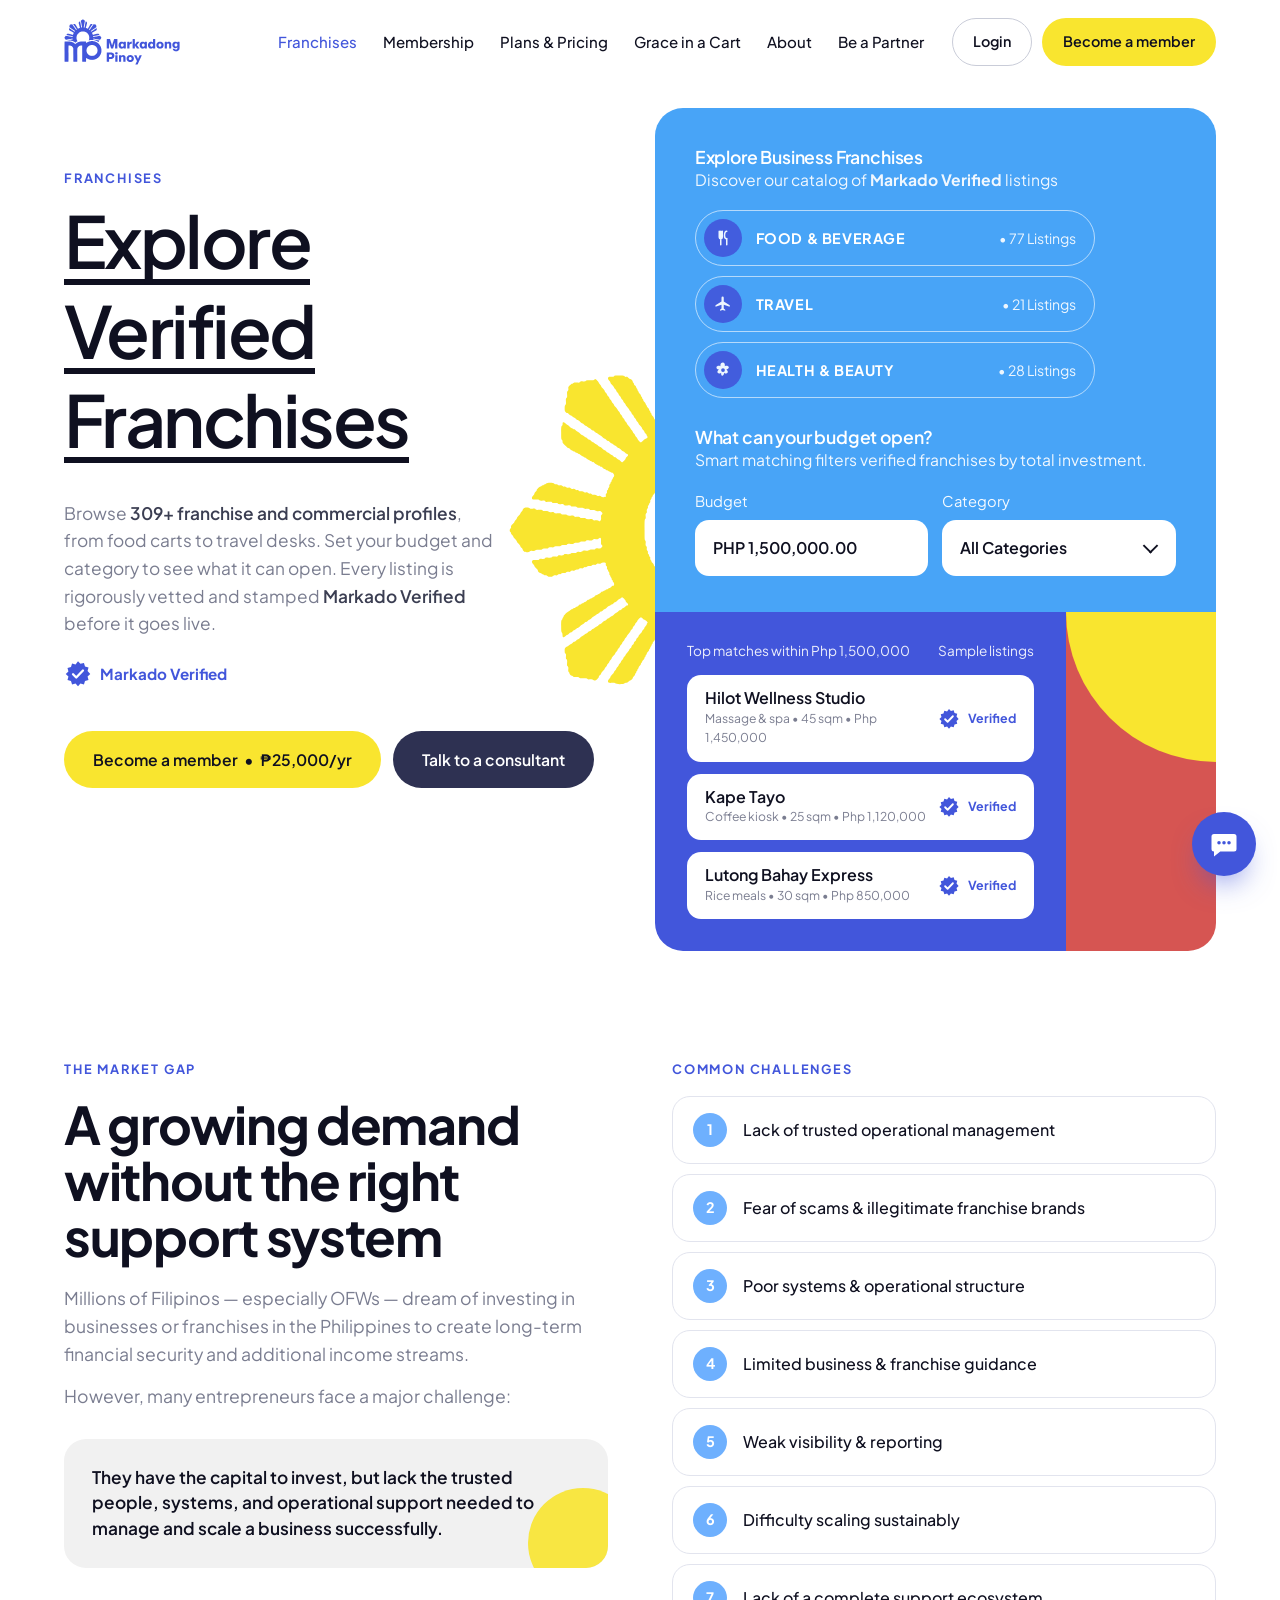
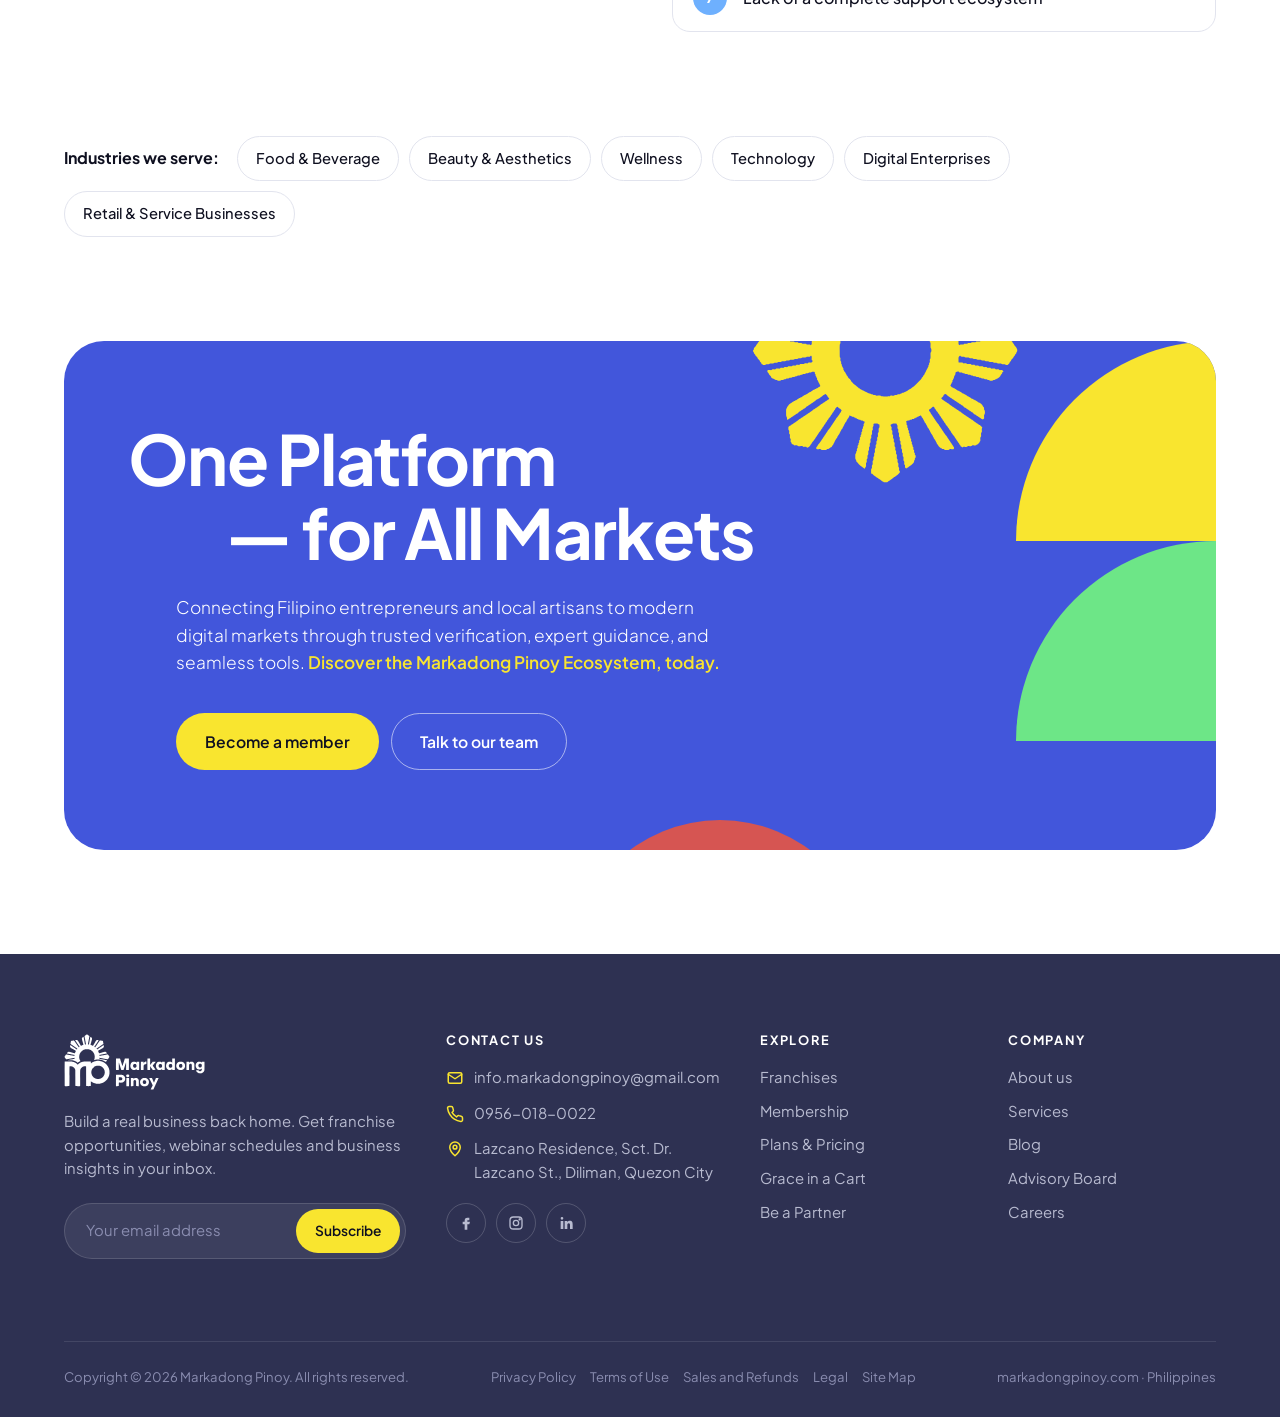
==== franchises.html @ df9a5f75 "Split the site into separate pages for each menu item Home, Franchises, Membership, Plans & Pricing," ====
<!DOCTYPE html>
<html lang="en">
<head>
<meta charset="UTF-8">
<meta name="viewport" content="width=device-width, initial-scale=1">
<title>Franchises — Markadong Pinoy</title>
<meta name="description" content="Explore Markado Verified franchises and see what your budget can open.">
<link rel="icon" type="image/svg+xml" href="assets/favicon.svg">
<link rel="icon" type="image/png" href="assets/favicon.png">
<link rel="apple-touch-icon" href="assets/apple-touch-icon.png">
<link rel="preconnect" href="https://fonts.googleapis.com">
<link rel="preconnect" href="https://fonts.gstatic.com" crossorigin>
<link href="https://fonts.googleapis.com/css2?family=Plus+Jakarta+Sans:wght@300;400;500;600;700;800&display=swap" rel="stylesheet">
<link rel="stylesheet" href="assets/site.css">
</head>
<body>

<!-- Markado Verified seal (reused) -->
<svg width="0" height="0" style="position:absolute" aria-hidden="true">
  <defs>
    <symbol id="seal" viewBox="0 0 48 48">
      <path fill="currentColor" d="M24 2l4.2 4.6 6-1.6 1.8 6 6 1.8-1.6 6L45 24l-4.6 4.2 1.6 6-6 1.8-1.8 6-6-1.6L24 45l-4.2-4.6-6 1.6-1.8-6-6-1.8 1.6-6L3 24l4.6-4.2-1.6-6 6-1.8 1.8-6 6 1.6z"/>
      <path d="M15.5 24.5l5.5 5.5 11.5-12" fill="none" stroke="#fff" stroke-width="4" stroke-linecap="round" stroke-linejoin="round"/>
    </symbol>
    <symbol id="check" viewBox="0 0 24 24"><path d="M5 12.5l4.5 4.5L19 7.5" fill="none" stroke="currentColor" stroke-width="2.6" stroke-linecap="round" stroke-linejoin="round"/></symbol>
  </defs>
</svg>

<header id="top">
  <nav class="container nav" aria-label="Main">
    <a href="./" class="brand" aria-label="Markadong Pinoy home"><img src="assets/logo.svg" alt="Markadong Pinoy"></a>
    <button class="menu-btn" aria-label="Open menu" aria-expanded="false" aria-controls="navLinks">
      <svg viewBox="0 0 24 24" fill="none" stroke="currentColor" stroke-width="2" stroke-linecap="round"><path d="M4 7h16M4 12h16M4 17h16"/></svg>
    </button>
    <ul class="nav-links" id="navLinks">
      <li><a href="franchises.html" aria-current="page">Franchises</a></li>
      <li><a href="membership.html">Membership</a></li>
      <li><a href="pricing.html">Plans &amp; Pricing</a></li>
      <li><a href="grace-in-a-cart.html">Grace in a Cart</a></li>
      <li><a href="about.html">About</a></li>
      <li><a href="partner.html">Be a Partner</a></li>
      <li class="mobile-cta"><a href="#" class="btn btn-outline">Login</a><a href="pricing.html" class="btn btn-yellow">Become a member</a></li>
    </ul>
    <div class="nav-cta">
      <a href="#" class="btn btn-outline">Login</a>
      <a href="pricing.html" class="btn btn-yellow">Become a member</a>
    </div>
  </nav>
</header>

<main>
<!-- ============ HERO ============ -->
  <section class="hero">
    <div class="container hero-grid">
      <div class="hero-copy reveal">
        <span class="kicker">Franchises</span>
        <h1 class="ruled"><span>Explore</span><br><span>Verified</span><br><span>Franchises</span></h1>
        <p class="hero-sub">Browse <b>309+ franchise and commercial profiles</b>, from food carts to travel desks. Set your budget and category to see what it can open. Every listing is rigorously vetted and stamped <b>Markado Verified</b> before it goes live.</p>
        <span class="verified"><svg><use href="#seal"/></svg>Markado Verified</span>
        <div class="hero-ctas">
          <a href="pricing.html" class="btn btn-yellow">Become a member &nbsp;•&nbsp; ₱25,000/yr</a>
          <a href="#contact" class="btn btn-navy">Talk to a consultant</a>
        </div>
      </div>

      <div class="hero-panel reveal" id="matcher">
        <img src="assets/sun.svg" alt="" class="hero-sun">
        <div class="panel-top">
          <h3>Explore Business Franchises</h3>
          <p>Discover our catalog of <b>Markado Verified</b> listings</p>
          <div class="cat-list" role="group" aria-label="Franchise categories">
            <button class="cat" data-cat="food"><span class="ic"><svg viewBox="0 0 24 24" fill="none" stroke="currentColor" stroke-width="2" stroke-linecap="round"><path d="M7 3v8a2 2 0 0 0 4 0V3M9 3v18M17 3c-2 0-3 3-3 6s1 4 3 4v8"/></svg></span><strong>Food &amp; Beverage</strong><span>• 77 Listings</span></button>
            <button class="cat" data-cat="travel"><span class="ic"><svg viewBox="0 0 24 24" fill="currentColor"><path d="M21 15.5v-2l-8-5V3.5a1.5 1.5 0 0 0-3 0V8.5l-8 5v2l8-2.5V18l-2 1.5V21l3.5-1 3.5 1v-1.5L13 18v-5z"/></svg></span><strong>Travel</strong><span>• 21 Listings</span></button>
            <button class="cat" data-cat="beauty"><span class="ic"><svg viewBox="0 0 24 24" fill="currentColor"><path d="M12 2c1.4 0 2.5 1.6 2.5 3.5 0 .5-.1 1-.2 1.4.4-.3.9-.5 1.4-.6 1.9-.4 3.7.4 4 1.8.3 1.4-1 2.8-2.9 3.2l-.4.1.3.2c1.6 1 2.2 2.8 1.4 4-.8 1.2-2.7 1.3-4.3.3l-.3-.2v.4c0 1.9-1.1 3.5-2.5 3.5S9.5 18 9.5 16.1v-.4l-.3.2c-1.6 1-3.5.9-4.3-.3-.8-1.2-.2-3 1.4-4l.3-.2-.4-.1C4.3 11 3 9.6 3.3 8.2c.3-1.4 2.1-2.2 4-1.8.5.1 1 .3 1.4.6-.1-.4-.2-.9-.2-1.4C8.5 3.6 9.6 2 12 2zm0 7.5a2.5 2.5 0 1 0 0 5 2.5 2.5 0 0 0 0-5z"/></svg></span><strong>Health &amp; Beauty</strong><span>• 28 Listings</span></button>
          </div>
          <h3>What can your budget open?</h3>
          <p>Smart matching filters verified franchises by total investment.</p>
          <div class="matcher" style="margin-top:18px">
            <div><label for="budget">Budget</label><input id="budget" inputmode="numeric" value="PHP 1,500,000.00" aria-describedby="resultCount"></div>
            <div><label for="category">Category</label><div class="select-wrap"><select id="category"><option value="all">All Categories</option><option value="food">Food &amp; Beverage</option><option value="travel">Travel</option><option value="beauty">Health &amp; Beauty</option></select></div></div>
          </div>
        </div>
        <div class="panel-bottom">
          <div class="results" aria-live="polite">
            <div class="results-head"><span id="resultCount">Matches</span><span>Sample listings</span></div>
            <div id="results"></div>
          </div>
          <div class="panel-accent" aria-hidden="true"></div>
        </div>
      </div>
    </div>
  </section>

  <!-- ============ THE GAP ============ -->
  <section id="why">
    <div class="container gap-grid">
      <div class="reveal">
        <span class="kicker">The market gap</span>
        <h2>A growing demand without the right support system</h2>
        <p class="lead" style="margin-top:20px">Millions of Filipinos — especially OFWs — dream of investing in businesses or franchises in the Philippines to create long-term financial security and additional income streams.</p>
        <p class="lead">However, many entrepreneurs face a major challenge:</p>
        <div class="callout"><span>They have the capital to invest, but lack the trusted people, systems, and operational support needed to manage and scale a business successfully.</span></div>
      </div>
      <div class="reveal">
        <span class="kicker">Common challenges</span>
        <ul class="challenge-list">
          <li><span class="num">1</span>Lack of trusted operational management</li>
          <li><span class="num">2</span>Fear of scams &amp; illegitimate franchise brands</li>
          <li><span class="num">3</span>Poor systems &amp; operational structure</li>
          <li><span class="num">4</span>Limited business &amp; franchise guidance</li>
          <li><span class="num">5</span>Weak visibility &amp; reporting</li>
          <li><span class="num">6</span>Difficulty scaling sustainably</li>
          <li><span class="num">7</span>Lack of a complete support ecosystem</li>
        </ul>
      </div>
    </div>
  </section>

    <!-- ============ INDUSTRIES ============ -->
  <section class="industries-sec">
    <div class="container">
      <div class="industries reveal" style="margin-top:0">
        <strong>Industries we serve:</strong>
        <span class="chip">Food &amp; Beverage</span><span class="chip">Beauty &amp; Aesthetics</span><span class="chip">Wellness</span><span class="chip">Technology</span><span class="chip">Digital Enterprises</span><span class="chip">Retail &amp; Service Businesses</span>
      </div>
    </div>
  </section>

<!-- ============ CTA POSTER ============ -->
  <section style="padding-top:0;padding-bottom:0">
    <div class="container">
      <div class="poster reveal">
        <img src="assets/sun.svg" alt="" class="sun-deco" aria-hidden="true">
        <span class="s-y" aria-hidden="true"></span><span class="s-g" aria-hidden="true"></span><span class="s-r" aria-hidden="true"></span>
        <h2>One Platform<span class="indent">— for All Markets</span></h2>
        <p>Connecting Filipino entrepreneurs and local artisans to modern digital markets through trusted verification, expert guidance, and seamless tools. <b>Discover the Markadong Pinoy Ecosystem, today.</b></p>
        <div class="ctas" style="margin-left:calc(1.4 * clamp(2.4rem,5.4vw,4.6rem) * .5)">
          <a href="pricing.html" class="btn btn-yellow">Become a member</a>
          <a href="mailto:info.markadongpinoy@gmail.com" class="btn btn-outline-light">Talk to our team</a>
        </div>
      </div>
    </div>
  </section>
</main>

<footer id="contact">
  <div class="container">
    <div class="foot-grid">
      <div class="foot-brand">
        <a href="./"><img src="assets/logo-white.svg" alt="Markadong Pinoy"></a>
        <p>Build a real business back home. Get franchise opportunities, webinar schedules and business insights in your inbox.</p>
        <form class="subscribe" id="subscribeForm">
          <label for="email" style="position:absolute;left:-9999px">Email address</label>
          <input id="email" type="email" placeholder="Your email address" required>
          <button class="btn btn-yellow" type="submit">Subscribe</button>
        </form>
        <div class="form-msg" id="formMsg" role="status"></div>
      </div>
      <div>
        <h4>Contact us</h4>
        <div class="contact-item"><svg viewBox="0 0 24 24" fill="none" stroke="currentColor" stroke-width="2" stroke-linecap="round" stroke-linejoin="round"><rect x="3" y="5" width="18" height="14" rx="2"/><path d="M3 7l9 6 9-6"/></svg><a href="mailto:info.markadongpinoy@gmail.com">info.markadongpinoy@gmail.com</a></div>
        <div class="contact-item"><svg viewBox="0 0 24 24" fill="none" stroke="currentColor" stroke-width="2" stroke-linecap="round" stroke-linejoin="round"><path d="M22 16.9v3a2 2 0 0 1-2.2 2 19.8 19.8 0 0 1-8.6-3.1 19.5 19.5 0 0 1-6-6A19.8 19.8 0 0 1 2.1 4.2 2 2 0 0 1 4.1 2h3a2 2 0 0 1 2 1.7c.1 1 .4 1.9.7 2.8a2 2 0 0 1-.5 2.1L8 9.9a16 16 0 0 0 6 6l1.3-1.3a2 2 0 0 1 2.1-.4c.9.3 1.8.6 2.8.7a2 2 0 0 1 1.7 2z"/></svg><a href="tel:+639560180022">0956-018-0022</a></div>
        <div class="contact-item"><svg viewBox="0 0 24 24" fill="none" stroke="currentColor" stroke-width="2" stroke-linecap="round" stroke-linejoin="round"><path d="M12 21s-7-6.2-7-11.5A7 7 0 0 1 19 9.5C19 14.8 12 21 12 21z"/><circle cx="12" cy="9.5" r="2.5"/></svg><span>Lazcano Residence, Sct. Dr. Lazcano St., Diliman, Quezon City</span></div>
        <div class="socials">
          <a href="#" aria-label="Facebook"><svg viewBox="0 0 24 24" fill="currentColor"><path d="M14 8h3V4h-3c-2.8 0-4 1.7-4 4.3V10H7v4h3v8h4v-8h3l1-4h-4V8.5c0-.3.2-.5.5-.5z"/></svg></a>
          <a href="#" aria-label="Instagram @markadongpinoy_ph"><svg viewBox="0 0 24 24" fill="none" stroke="currentColor" stroke-width="2"><rect x="3" y="3" width="18" height="18" rx="5"/><circle cx="12" cy="12" r="4"/><circle cx="17.5" cy="6.5" r=".8" fill="currentColor"/></svg></a>
          <a href="#" aria-label="LinkedIn"><svg viewBox="0 0 24 24" fill="currentColor"><path d="M4 9h4v12H4zM6 3a2 2 0 1 1 0 4 2 2 0 0 1 0-4zM10 9h3.8v1.7c.6-1 1.9-2 3.9-2 4 0 4.3 2.6 4.3 6V21h-4v-5.5c0-1.4 0-3.1-1.9-3.1s-2.1 1.5-2.1 3V21h-4z"/></svg></a>
        </div>
      </div>
      <div>
        <h4>Explore</h4>
        <ul><li><a href="#matcher">Franchises</a></li><li><a href="membership.html">Membership</a></li><li><a href="pricing.html">Plans &amp; Pricing</a></li><li><a href="grace-in-a-cart.html">Grace in a Cart</a></li><li><a href="partner.html">Be a Partner</a></li></ul>
      </div>
      <div>
        <h4>Company</h4>
        <ul><li><a href="about.html">About us</a></li><li><a href="about.html#services">Services</a></li><li><a href="#">Blog</a></li><li><a href="#">Advisory Board</a></li><li><a href="#">Careers</a></li></ul>
      </div>
    </div>
    <div class="foot-bottom">
      <span>Copyright © <span id="year">2026</span> Markadong Pinoy. All rights reserved.</span>
      <span class="legal-links"><a href="#">Privacy Policy</a><a href="#">Terms of Use</a><a href="#">Sales and Refunds</a><a href="#">Legal</a><a href="#">Site Map</a></span>
      <span>markadongpinoy.com · Philippines</span>
    </div>
  </div>
</footer>

<!-- ARIA assistant -->
<div class="aria-panel" id="ariaPanel" role="dialog" aria-label="ARIA assistant">
  <div class="aria-head"><img src="assets/mark.svg" alt=""><div><b>ARIA</b><small>Markadong Pinoy AI assistant</small></div></div>
  <div class="aria-body">
    <div class="aria-msg">Hi! I'm ARIA. I'm getting ready for launch — in the meantime, here's where to start:</div>
    <a href="#matcher">Find a franchise for my budget</a>
    <a href="pricing.html">Compare membership plans</a>
    <a href="grace-in-a-cart.html">Nominate someone for Grace in a Cart</a>
    <a href="mailto:info.markadongpinoy@gmail.com">Email the team</a>
  </div>
</div>
<button class="aria-btn" id="ariaBtn" aria-label="Chat with ARIA" aria-expanded="false" aria-controls="ariaPanel">
  <svg viewBox="0 0 24 24" fill="currentColor"><path d="M4 4h16a2 2 0 0 1 2 2v10a2 2 0 0 1-2 2H9l-5 4v-4a2 2 0 0 1-2-2V6a2 2 0 0 1 2-2z"/><circle cx="8" cy="11" r="1.4" fill="var(--blue)"/><circle cx="12" cy="11" r="1.4" fill="var(--blue)"/><circle cx="16" cy="11" r="1.4" fill="var(--blue)"/></svg>
</button>

<script src="assets/site.js"></script>
</body>
</html>
---- assets/site.css ----
:root{
  --blue:#4256db;        /* royal blue — primary */
  --blue-deep:#3344c2;
  --sky:#48a4f7;         /* sky blue panel */
  --sky-soft:#6eb0fe;    /* half-circles, numbers */
  --yellow:#f9e52f;      /* lemon yellow — sun & primary CTA */
  --red:#d65552;         /* coral red */
  --green:#6de687;       /* mint green */
  --navy:#2e3152;        /* dark buttons */
  --ink:#0f1020;         /* headlines */
  --text:#3b3e52;
  --muted:#7a7d90;
  --line:#e2e4ee;
  --grey:#f1f1f1;
  --radius:28px;
  --max:1200px;
}
*{box-sizing:border-box;margin:0;padding:0}
html{scroll-behavior:smooth;scroll-padding-top:88px}
body{font-family:"Plus Jakarta Sans",system-ui,sans-serif;color:var(--text);background:#fff;line-height:1.6;-webkit-font-smoothing:antialiased;overflow-x:hidden}
img{max-width:100%;display:block}
a{color:inherit;text-decoration:none}
button,input,select{font:inherit}
.container{max-width:var(--max);margin:0 auto;padding:0 24px}
h1,h2,h3,h4{color:var(--ink);line-height:1.08;letter-spacing:-.025em;font-weight:700}
h2{font-size:clamp(2rem,4.2vw,3.25rem)}
h3{font-size:1.15rem;letter-spacing:-.01em}
section{padding:104px 0;position:relative}
.kicker{display:inline-block;font-size:.8rem;font-weight:700;letter-spacing:.14em;text-transform:uppercase;color:var(--blue);margin-bottom:16px}
.lead{font-size:1.1rem;color:var(--muted);font-weight:400}
.section-head{max-width:720px;margin-bottom:56px}
.section-head.center{margin-inline:auto;text-align:center}
.section-head .lead{margin-top:16px}

/* Underlined display headline — the brand's signature type treatment */
.ruled span{display:inline-block;border-bottom:.085em solid currentColor;padding-bottom:.02em;margin-bottom:.12em}

/* Buttons — pills */
.btn{display:inline-flex;align-items:center;justify-content:center;gap:8px;padding:15px 28px;border-radius:999px;font-weight:600;font-size:.98rem;border:1.5px solid transparent;cursor:pointer;transition:transform .2s,box-shadow .2s,background .2s,border-color .2s;white-space:nowrap}
.btn:hover{transform:translateY(-2px)}
.btn-yellow{background:var(--yellow);color:var(--ink)}
.btn-yellow:hover{box-shadow:0 12px 24px -12px rgba(160,140,0,.6)}
.btn-navy{background:var(--navy);color:#fff}
.btn-navy:hover{box-shadow:0 12px 24px -12px rgba(46,49,82,.7)}
.btn-blue{background:var(--blue);color:#fff}
.btn-outline{border-color:#c9ccd8;color:var(--ink);background:#fff}
.btn-outline:hover{border-color:var(--ink)}
.btn-outline-light{border-color:rgba(255,255,255,.55);color:#fff}
.btn-outline-light:hover{border-color:#fff}
.btn svg{width:18px;height:18px}

/* Markado Verified seal */
.verified{display:inline-flex;align-items:center;gap:8px;font-weight:700;color:var(--blue);font-size:.95rem}
.verified svg{width:28px;height:28px;flex:none}
.verified-pill{background:#fff;border-radius:999px;padding:8px 16px 8px 10px;box-shadow:0 8px 24px -12px rgba(15,16,32,.35)}

/* ---------- Header ---------- */
header{position:sticky;top:0;z-index:60;background:rgba(255,255,255,.92);backdrop-filter:saturate(180%) blur(14px);transition:box-shadow .2s}
header.scrolled{box-shadow:0 1px 0 var(--line),0 10px 30px -20px rgba(15,16,32,.3)}
.nav{display:flex;align-items:center;gap:28px;height:84px}
.brand img{height:46px;width:auto}
.nav-links{display:flex;align-items:center;gap:26px;list-style:none;margin-left:auto}
.nav-links a{font-size:.94rem;font-weight:500;color:var(--ink);transition:color .2s}
.nav-links a:hover,.nav-links a.active{color:var(--blue)}
.nav-cta{display:flex;gap:10px}
.nav-cta .btn{padding:11px 20px;font-size:.9rem}
.menu-btn{display:none;margin-left:auto;background:none;border:0;cursor:pointer;padding:8px;color:var(--ink)}
.menu-btn svg{width:28px;height:28px}

/* ---------- Hero ---------- */
.hero{padding:24px 0 0}
.hero-grid{display:grid;grid-template-columns:1fr .95fr;gap:0;align-items:stretch;min-height:640px}
.hero-copy{padding:56px 48px 56px 0;position:relative;z-index:2}
.hero h1{font-size:clamp(3rem,5.6vw,4.9rem);font-weight:600;letter-spacing:-.035em;line-height:1.02}
.hero-sub{margin:28px 0 22px;font-size:1.08rem;color:var(--muted);max-width:430px}
.hero-sub b{color:var(--text);font-weight:600}
.hero-ctas{display:flex;gap:12px;flex-wrap:wrap;margin-top:36px}
.hero-panel{position:relative;border-radius:var(--radius);display:grid;grid-template-rows:auto 1fr}
.hero-sun{position:absolute;width:420px;left:-150px;top:50%;transform:translateY(-50%);z-index:0;pointer-events:none}
.panel-top{position:relative;z-index:1;background:var(--sky);border-radius:var(--radius) var(--radius) 0 0;padding:40px 40px 36px;color:#fff;overflow:hidden}
.panel-top h3{color:#fff;font-size:1.1rem;font-weight:600}
.panel-top p{opacity:.92;font-size:.98rem}
.panel-top p b{font-weight:700}
.cat-list{display:grid;gap:10px;margin:18px 0 30px;max-width:400px}
.cat{display:flex;align-items:center;gap:14px;padding:8px 18px 8px 8px;border:1.5px solid rgba(255,255,255,.6);border-radius:999px;cursor:pointer;background:transparent;color:#fff;text-align:left;transition:background .2s,border-color .2s}
.cat:hover,.cat.on{background:rgba(255,255,255,.16);border-color:#fff}
.cat .ic{width:38px;height:38px;border-radius:50%;background:var(--blue);display:grid;place-items:center;flex:none}
.cat .ic svg{width:18px;height:18px;color:#fff}
.cat strong{font-size:.9rem;letter-spacing:.04em;font-weight:700;text-transform:uppercase;flex:1}
.cat span{font-size:.88rem;opacity:.9}
.matcher{display:grid;grid-template-columns:1fr 1fr;gap:14px;max-width:560px}
.matcher label{display:block;font-size:.92rem;margin-bottom:6px;opacity:.95}
.matcher input,.matcher select{width:100%;height:56px;border:0;border-radius:14px;padding:0 18px;font-weight:600;color:var(--ink);background:#fff;outline:none;appearance:none}
.matcher input:focus,.matcher select:focus{box-shadow:0 0 0 3px var(--yellow)}
.select-wrap{position:relative}
.select-wrap::after{content:"";position:absolute;right:20px;top:50%;width:9px;height:9px;border-right:2px solid var(--ink);border-bottom:2px solid var(--ink);transform:translateY(-70%) rotate(45deg);pointer-events:none}
.panel-bottom{position:relative;z-index:1;display:grid;grid-template-columns:1fr 150px;border-radius:0 0 var(--radius) var(--radius);overflow:hidden}
.results{background:var(--blue);padding:28px 32px 32px;display:grid;gap:12px;align-content:start;min-height:280px}
.results-head{display:flex;justify-content:space-between;align-items:center;color:#fff;font-size:.85rem;opacity:.9;margin-bottom:2px}
#results{display:grid;gap:12px}
.listing{background:#fff;border-radius:14px;padding:14px 18px;display:flex;justify-content:space-between;align-items:center;gap:12px;animation:pop .35s ease both}
.listing h4{font-size:1rem;font-weight:600;letter-spacing:0}
.listing small{display:block;font-size:.76rem;color:var(--muted);margin-top:2px}
.listing .verified{font-size:.78rem}
.listing .verified svg{width:22px;height:22px}
.empty{color:#fff;opacity:.9;font-size:.95rem;padding:18px 0}
.panel-accent{background:var(--red);position:relative}
.panel-accent::before{content:"";position:absolute;left:0;top:0;width:100%;aspect-ratio:1;background:var(--yellow);border-radius:0 0 0 100%}
@keyframes pop{from{opacity:0;transform:translateY(8px)}to{opacity:1;transform:none}}

/* ---------- Stats ---------- */
.stats{padding:48px 0 24px}
.stats-grid{display:grid;grid-template-columns:repeat(4,1fr);gap:18px}
.stat{display:flex;align-items:center;gap:14px;padding:24px 22px;border:1.5px solid var(--line);border-radius:20px}
.stat b{font-size:clamp(2rem,3.2vw,2.75rem);font-weight:700;color:var(--sky-soft);letter-spacing:-.04em;line-height:1;white-space:nowrap}
.stat span{color:var(--muted);font-size:.92rem;line-height:1.35;min-width:0}

/* ---------- Blue brand band ---------- */
.band{background:var(--blue);color:#fff;overflow:hidden}
.band h2{color:#fff}
.band .hl{color:var(--yellow)}
.band-grid{display:grid;grid-template-columns:1.1fr .9fr;gap:48px;align-items:center}
.band p{color:rgba(255,255,255,.9);font-size:1.1rem;font-weight:300;max-width:560px;margin-top:24px}
.band p b{color:var(--yellow);font-weight:600}
.shapes{position:relative;height:420px}
.shape{position:absolute}
.half-up{border-radius:999px 999px 0 0}
.half-down{border-radius:0 0 999px 999px}
.quarter{border-radius:0 0 0 100%}
.quarter-r{border-radius:0 100% 0 0}

/* ---------- Problem / solution ---------- */
.gap-grid{display:grid;grid-template-columns:1fr 1fr;gap:64px;align-items:start}
.gap-grid .lead + .lead{margin-top:14px}
.callout{margin-top:28px;padding:26px 28px;border-radius:22px;background:var(--grey);color:var(--ink);font-weight:600;font-size:1.08rem;line-height:1.5;position:relative;overflow:hidden}
.callout::after{content:"";position:absolute;right:-30px;bottom:-30px;width:110px;height:110px;border-radius:50%;background:var(--yellow);opacity:.9;z-index:0}
.callout span{position:relative;z-index:1}
.challenge-list{display:grid;gap:10px;list-style:none}
.challenge-list li{display:flex;align-items:center;gap:16px;padding:16px 20px;border:1.5px solid var(--line);border-radius:18px;font-weight:500;color:var(--ink);transition:border-color .2s,transform .2s}
.challenge-list li:hover{border-color:var(--blue);transform:translateX(4px)}
.num{flex:none;width:34px;height:34px;border-radius:50%;background:var(--sky-soft);color:#fff;font-weight:700;font-size:.9rem;display:grid;place-items:center}

/* ---------- Membership tiles ---------- */
.tiles{display:grid;grid-template-columns:repeat(6,1fr);gap:18px}
.tile{grid-column:span 2;border-radius:var(--radius);padding:32px;min-height:250px;display:flex;flex-direction:column;justify-content:space-between;transition:transform .25s}
.tile:hover{transform:translateY(-5px)}
.tile:nth-child(4),.tile:nth-child(5){grid-column:span 3}
.tile h3{font-size:1.35rem;margin-bottom:10px}
.tile p{font-size:.98rem}
.tile .big{font-size:clamp(2.6rem,4.5vw,3.6rem);font-weight:700;letter-spacing:-.04em;line-height:1;color:var(--ink);margin-bottom:14px}
.t-yellow{background:var(--yellow)} .t-yellow p{color:#3a3a20}
.t-sky{background:var(--sky);color:#fff} .t-sky h3,.t-sky .big{color:#fff}
.t-green{background:var(--green)} .t-green p{color:#1b4a28}
.t-red{background:var(--red);color:#fff} .t-red h3,.t-red .big{color:#fff}
.t-white{background:#fff;border:1.5px solid var(--line)}

/* ---------- Pricing ---------- */
.pricing{padding:0;background:#fff}
.pricing-top{background:var(--blue);padding:96px 0 220px;text-align:center;position:relative;overflow:hidden}
.pricing-top h1,.pricing-top h2{color:var(--yellow);font-size:clamp(2.4rem,5.5vw,4.4rem)}
.pricing-top p{color:#fff;margin-top:14px;font-size:1.05rem;font-weight:300}
.pricing-top .sun-deco{position:absolute;width:420px;left:-210px;top:40px;opacity:1}
.pricing-top .q1{position:absolute;right:0;top:0;width:220px;height:220px;background:var(--yellow);border-radius:0 0 0 100%}
.pricing-top .q2{position:absolute;right:0;top:220px;width:220px;height:220px;background:var(--red);border-radius:100% 0 0 0}
.pricing-top .h1{position:absolute;left:18%;bottom:-120px;width:300px;height:300px;background:var(--sky-soft);border-radius:50%}
.plans{display:grid;grid-template-columns:repeat(3,1fr);gap:20px;margin-top:-180px;position:relative;z-index:2;padding-bottom:104px}
.plan{background:#fff;border:1.5px solid var(--line);border-radius:32px;padding:40px 34px 34px;display:flex;flex-direction:column;text-align:center;box-shadow:0 30px 60px -40px rgba(15,16,32,.35)}
.plan.featured{border:3px solid var(--yellow);transform:translateY(-14px)}
.plan h3{color:var(--blue);font-size:1.3rem;letter-spacing:.02em;text-transform:uppercase}
.plan .tag{color:var(--sky);font-weight:600;font-size:.9rem;margin-top:6px;min-height:1.4em}
.price{margin:22px 0 4px;font-size:2.6rem;font-weight:700;color:var(--ink);letter-spacing:-.03em;line-height:1}
.price small{font-size:1rem;color:var(--muted);font-weight:500;letter-spacing:0}
.price-note{color:var(--muted);font-size:.88rem}
.plan ul{list-style:none;margin:26px 0 30px;display:grid;gap:14px;text-align:left;flex:1;align-content:start}
.plan li{display:flex;gap:12px;align-items:flex-start;font-size:.97rem;color:var(--text)}
.plan li svg{flex:none;width:20px;height:20px;margin-top:2px;color:var(--blue)}
.plan li b{display:block;color:var(--ink);font-weight:700}
.plan .btn{width:100%}

/* ---------- Grace in a Cart ---------- */
.grace-grid{display:grid;grid-template-columns:1fr 1fr;gap:56px;align-items:center}
.grace h1,.grace h2{font-size:clamp(3rem,6.4vw,5.6rem);font-weight:600;letter-spacing:-.04em;line-height:1}
.grace .lead{margin:22px 0 28px;max-width:520px}
.steps{display:grid;grid-template-columns:1fr 1fr;gap:14px;margin-top:36px}
.step{display:flex;gap:14px;padding:20px;border:1.5px solid var(--line);border-radius:20px}
.step .num{width:38px;height:38px;font-size:1rem}
.step h4{font-size:1rem;font-weight:700;letter-spacing:0;margin-bottom:4px}
.step p{font-size:.92rem;color:var(--muted);line-height:1.45}
.receives{margin-top:28px}
.receives h4{font-size:1rem;letter-spacing:0;margin-bottom:10px}
.receives ul{list-style:none;display:grid;gap:8px}
.receives li{display:flex;gap:10px;color:var(--muted);font-size:.96rem}
.receives li::before{content:"";flex:none;width:8px;height:8px;border-radius:50%;background:var(--blue);margin-top:9px}
.collage{position:relative;aspect-ratio:1/1.02;max-width:600px;margin-left:auto;width:100%}
.lens{position:absolute;left:2%;top:4%;width:70%;aspect-ratio:1;border-radius:50%;border:1.5px solid #cfd2dc;display:grid;place-items:center;z-index:2;background:#fff}
.lens .face{width:76%;aspect-ratio:1;border-radius:50%;overflow:hidden;background:var(--red)}
.handle{position:absolute;left:52%;top:62%;width:36%;height:9%;border:1.5px solid #cfd2dc;border-radius:999px;transform:rotate(45deg);transform-origin:left center;background:#fff;z-index:1}
.face img{width:100%;height:100%;object-fit:cover}
.bubble{position:absolute;border-radius:50%;overflow:hidden;z-index:3;box-shadow:0 16px 30px -18px rgba(15,16,32,.45)}
.b1{width:30%;aspect-ratio:1;right:0;top:6%;background:#cfe3fb}
.b2{width:30%;aspect-ratio:1;right:2%;top:56%;background:#f6dcc4}
.b3{width:27%;aspect-ratio:1;left:14%;bottom:0;background:var(--green)}
.grace-half{position:absolute;left:38%;top:52%;width:40%;aspect-ratio:2/1;background:var(--sky-soft);border-radius:0 0 999px 999px;z-index:0}
.grace-sun{position:absolute;width:42%;left:44%;bottom:-24%;z-index:0}

/* ---------- Services ---------- */
.svc-grid{display:grid;grid-template-columns:repeat(3,1fr);gap:18px}
.svc{padding:30px;border-radius:24px;border:1.5px solid var(--line);transition:border-color .2s,transform .25s;background:#fff}
.svc:hover{border-color:var(--blue);transform:translateY(-4px)}
.svc .ic{width:52px;height:52px;border-radius:50%;display:grid;place-items:center;margin-bottom:22px}
.svc .ic svg{width:24px;height:24px}
.svc h3{margin-bottom:8px}
.svc p{color:var(--muted);font-size:.95rem}
.ic-y{background:var(--yellow);color:var(--ink)} .ic-s{background:var(--sky);color:#fff} .ic-g{background:var(--green);color:var(--ink)}
.ic-r{background:var(--red);color:#fff} .ic-b{background:var(--blue);color:#fff} .ic-n{background:var(--navy);color:#fff}
.industries{display:flex;flex-wrap:wrap;gap:10px;margin-top:40px;align-items:center}
.industries strong{margin-right:8px;color:var(--ink)}
.chip{padding:10px 18px;border-radius:999px;background:#fff;border:1.5px solid var(--line);font-weight:500;font-size:.92rem;color:var(--ink)}

/* ---------- Dashboard showcase ---------- */
.showcase{background:var(--blue);overflow:hidden}
.show-grid{display:grid;grid-template-columns:1fr 1.1fr;gap:40px;align-items:center}
.showcase h1,.showcase h2{color:var(--yellow);font-size:clamp(2.4rem,5vw,4.2rem)}
.showcase p{color:#fff;font-size:1.1rem;font-weight:300;margin-top:24px;max-width:520px}
.showcase p b{color:var(--yellow);font-weight:600}
.stage{position:relative;height:560px}
.stage-photo{position:absolute;left:24%;top:8%;width:58%;height:80%;border-radius:40px;overflow:hidden;background:#e9e9ee}
.stage-photo img{width:100%;height:100%;object-fit:cover}
.card{position:absolute;border-radius:24px;padding:22px 24px;box-shadow:0 30px 50px -30px rgba(0,0,0,.5)}
.card small{display:block;font-size:.8rem}
.c-budget{right:0;top:12%;width:210px;background:var(--yellow);text-align:center}
.c-budget b{display:block;font-size:2rem;color:var(--ink);letter-spacing:-.03em;margin:6px 0}
.c-match{right:0;top:50%;width:210px;background:var(--green);color:#163d20}
.c-match b{display:block;font-size:1.7rem;color:var(--ink);margin:8px 0;letter-spacing:-.02em}
.c-wallet{left:0;bottom:2%;width:250px;background:var(--red);color:#fff}
.c-wallet b{display:block;font-size:2.2rem;letter-spacing:-.03em;margin:4px 0 10px}
.c-wallet .btn{padding:10px 22px;font-size:.88rem;margin-top:12px}
.pill-row{position:absolute;right:0;top:0;display:flex;gap:8px}
.pill{padding:9px 18px;border-radius:999px;font-size:.85rem;font-weight:600;background:#fff;color:var(--ink)}
.pill.g{background:var(--green);color:#1b4a28}
.stage .verified-pill{position:absolute;left:2%;top:46%}
.sample-note{color:rgba(255,255,255,.7);font-size:.8rem;margin-top:28px}

/* ---------- About ---------- */
.about-grid{display:grid;grid-template-columns:.9fr 1.1fr;gap:64px;align-items:center}
.about-mark{background:var(--grey);border-radius:40px;padding:56px;display:grid;place-items:center;position:relative;overflow:hidden}
.about-mark img{width:62%;position:relative;z-index:1}
.about-mark .q{position:absolute;width:38%;aspect-ratio:1}
.about p{color:var(--muted)}
.about p + p{margin-top:16px}
.values{display:grid;grid-template-columns:1fr 1fr;gap:14px;margin-top:30px}
.value{padding:18px 20px;border-radius:18px;border:1.5px solid var(--line)}
.value h4{font-size:1rem;letter-spacing:0;margin-bottom:4px;display:flex;align-items:center;gap:10px}
.value h4 i{width:12px;height:12px;border-radius:50%}
.value p{font-size:.92rem;line-height:1.45}

/* ---------- CTA poster ---------- */
.poster{background:var(--blue);border-radius:40px;padding:80px 64px;position:relative;overflow:hidden;color:#fff}
.poster h2{color:#fff;font-size:clamp(2.4rem,5.4vw,4.6rem);position:relative;z-index:2}
.poster h2 .indent{display:block;padding-left:1.4em}
.poster p{max-width:560px;margin:24px 0 0 calc(1.4 * clamp(2.4rem,5.4vw,4.6rem) * .5);position:relative;z-index:2;font-weight:300;font-size:1.08rem}
.poster p b{color:var(--yellow);font-weight:600}
.poster .ctas{display:flex;gap:12px;flex-wrap:wrap;margin-top:36px;position:relative;z-index:2}
.poster .sun-deco{position:absolute;width:270px;right:17%;top:-125px;z-index:1}
.poster .s-y{position:absolute;right:0;top:0;width:200px;height:200px;background:var(--yellow);border-radius:200px 0 0 0;transform:translateY(0)}
.poster .s-g{position:absolute;right:0;top:200px;width:200px;height:200px;background:var(--green);border-radius:200px 0 0 0}
.poster .s-r{position:absolute;right:30%;bottom:-120px;width:300px;height:150px;background:var(--red);border-radius:0 0 300px 300px;transform:rotate(180deg)}

/* ---------- Footer ---------- */
footer{background:var(--navy);color:#b8bbd0;padding:80px 0 30px;font-size:.93rem;margin-top:104px}
.foot-grid{display:grid;grid-template-columns:1.5fr 1.3fr 1fr 1fr;gap:40px}
.foot-brand img{height:56px;width:auto}
.foot-brand p{margin:20px 0 22px;max-width:340px}
footer h4{color:#fff;font-size:.8rem;letter-spacing:.14em;text-transform:uppercase;margin-bottom:18px;font-weight:700}
footer ul{list-style:none;display:grid;gap:10px}
footer a:hover{color:var(--yellow)}
.contact-item{display:flex;gap:10px;align-items:flex-start;margin-bottom:12px}
.contact-item svg{flex:none;width:18px;height:18px;color:var(--yellow);margin-top:3px}
.subscribe{display:flex;background:rgba(255,255,255,.07);border:1px solid rgba(255,255,255,.14);border-radius:999px;padding:5px;max-width:360px}
.subscribe input{flex:1;min-width:0;background:none;border:0;color:#fff;padding:0 16px;outline:none}
.subscribe input::placeholder{color:#8a8db0}
.subscribe .btn{padding:10px 18px;font-size:.86rem}
.form-msg{font-size:.84rem;color:var(--yellow);margin-top:10px;min-height:1.2em}
.socials{display:flex;gap:10px;margin-top:18px}
.socials a{width:40px;height:40px;border-radius:50%;border:1px solid rgba(255,255,255,.18);display:grid;place-items:center;transition:background .2s,color .2s,border-color .2s}
.socials a:hover{background:var(--yellow);border-color:var(--yellow);color:var(--ink)}
.socials svg{width:16px;height:16px}
.foot-bottom{margin-top:56px;padding-top:24px;border-top:1px solid rgba(255,255,255,.1);display:flex;justify-content:space-between;gap:16px;flex-wrap:wrap;font-size:.82rem;color:#8a8db0}
.legal-links{display:flex;gap:6px 14px;flex-wrap:wrap}

/* ---------- ARIA assistant ---------- */
.aria-btn{position:fixed;right:24px;bottom:24px;z-index:70;width:64px;height:64px;border-radius:50%;background:var(--blue);border:0;cursor:pointer;display:grid;place-items:center;box-shadow:0 16px 30px -12px rgba(66,86,219,.7);transition:transform .2s}
.aria-btn:hover{transform:scale(1.06)}
.aria-btn svg{width:30px;height:30px;color:#fff}
.aria-panel{position:fixed;right:24px;bottom:100px;z-index:70;width:min(340px,calc(100vw - 32px));background:#fff;border-radius:24px;box-shadow:0 30px 60px -20px rgba(15,16,32,.4);overflow:hidden;transform:translateY(12px) scale(.98);opacity:0;pointer-events:none;transition:opacity .2s,transform .2s}
.aria-panel.open{opacity:1;transform:none;pointer-events:auto}
.aria-head{background:var(--blue);color:#fff;padding:18px 20px;display:flex;align-items:center;gap:12px}
.aria-head img{width:38px;height:38px;background:#fff;border-radius:50%;padding:6px}
.aria-head b{display:block}
.aria-head small{opacity:.85}
.aria-body{padding:20px;display:grid;gap:10px}
.aria-msg{background:var(--grey);border-radius:16px 16px 16px 4px;padding:12px 14px;font-size:.93rem;color:var(--ink)}
.aria-body a{display:block;padding:10px 14px;border:1.5px solid var(--line);border-radius:12px;font-size:.9rem;font-weight:600;color:var(--blue)}
.aria-body a:hover{border-color:var(--blue)}

/* ---------- Reveal ---------- */
.reveal{opacity:0;transform:translateY(22px);transition:opacity .7s ease,transform .7s ease}
.reveal.in{opacity:1;transform:none}
@media (prefers-reduced-motion:reduce){.reveal{opacity:1;transform:none;transition:none}html{scroll-behavior:auto}.listing{animation:none}}

/* ---------- Responsive ---------- */
@media (max-width:1100px){
  .nav-links{gap:18px}
  .nav-links a{font-size:.88rem}
  .nav-cta .btn-outline{display:none}
}
@media (max-width:980px){
  .menu-btn{display:block}
  .nav-cta{display:none}
  .nav-links{position:fixed;inset:84px 0 auto 0;background:#fff;flex-direction:column;align-items:stretch;gap:0;padding:8px 24px 24px;box-shadow:0 24px 30px -24px rgba(15,16,32,.35);opacity:0;transform:translateY(-8px);pointer-events:none;transition:opacity .2s,transform .2s}
  .nav-links.open{opacity:1;transform:none;pointer-events:auto}
  .nav-links li a{display:block;padding:14px 0;border-bottom:1px solid var(--line);font-size:1rem}
  .nav-links .mobile-cta{display:flex;gap:10px;padding-top:16px}
  .nav-links .mobile-cta a{border:0;flex:1}
  .hero-grid{grid-template-columns:1fr;min-height:0}
  .hero-copy{padding:40px 0 48px}
  .hero-sun{width:300px;left:auto;right:-90px;top:-150px;transform:none}
  .stats-grid{grid-template-columns:1fr 1fr}
  .band-grid,.gap-grid,.grace-grid,.show-grid,.about-grid{grid-template-columns:1fr}
  .shapes{height:300px}
  .tiles .tile,.tiles .tile:nth-child(4),.tiles .tile:nth-child(5){grid-column:span 3}
  .tiles .tile:nth-child(5){grid-column:span 6}
  .plans{grid-template-columns:1fr;max-width:520px;margin-inline:auto}
  .plan.featured{transform:none}
  .svc-grid{grid-template-columns:1fr 1fr}
  .collage{margin:0 auto}
  .foot-grid{grid-template-columns:1fr 1fr}
}
@media (min-width:981px){ .nav-links .mobile-cta{display:none} }
@media (max-width:640px){
  section{padding:76px 0}
  .container{padding:0 16px}
  .brand img{height:38px}
  .hero h1{font-size:clamp(2.6rem,12vw,3.4rem)}
  .hero-ctas .btn{width:100%}
  .panel-top{padding:28px 22px}
  .matcher{grid-template-columns:1fr}
  .panel-bottom{grid-template-columns:1fr}
  .panel-accent{display:none}
  .results{padding:22px 18px 24px;border-radius:0 0 var(--radius) var(--radius)}
  .stats-grid{grid-template-columns:1fr}
  .tiles .tile,.tiles .tile:nth-child(4),.tiles .tile:nth-child(5){grid-column:span 6;min-height:0}
  .steps,.svc-grid,.values{grid-template-columns:1fr}
  .stage{height:520px}
  .stage-photo{left:10%;width:80%}
  .c-budget,.c-match{width:170px;padding:18px}
  .c-wallet{width:220px}
  .poster{padding:56px 24px;border-radius:28px}
  .poster p{margin-left:0}
  .poster h2 .indent{padding-left:0}
  .poster .sun-deco{width:200px;right:-40px;top:-50px}
  .poster .s-y,.poster .s-g{display:none}
  .pricing-top{padding:76px 0 200px}
  .pricing-top .q1,.pricing-top .q2{width:120px;height:120px}
  .pricing-top .q2{top:120px}
  .foot-grid{grid-template-columns:1fr}
}

/* ---------- Multi-page additions ---------- */
.nav-links a[aria-current="page"]{color:var(--blue)}
.h2-size{font-size:clamp(2rem,4.2vw,3.25rem)}
.page-head{padding:72px 0 48px;position:relative;overflow:hidden;isolation:isolate}
.page-head h1{font-size:clamp(2.8rem,6vw,5rem);font-weight:600;letter-spacing:-.035em;line-height:1.02}
.page-head .lead{margin-top:22px;max-width:620px}
.page-head .sun-deco{position:absolute;width:380px;right:-130px;top:-90px;z-index:-1}
.teasers{display:grid;grid-template-columns:repeat(4,1fr);gap:18px}
.teaser{border-radius:var(--radius);padding:30px;min-height:230px;display:flex;flex-direction:column;justify-content:space-between;gap:24px;transition:transform .25s}
.teaser:hover{transform:translateY(-5px)}
.teaser h3{font-size:1.4rem;margin-bottom:8px}
.teaser p{font-size:.96rem}
.teaser .go{display:inline-flex;align-items:center;gap:8px;font-weight:700}
.teaser .go svg{width:18px;height:18px;transition:transform .2s}
.teaser:hover .go svg{transform:translateX(4px)}
.industries-sec{padding-top:0}
@media (max-width:980px){ .teasers{grid-template-columns:1fr 1fr} .page-head .sun-deco{width:260px;right:-110px;top:-80px} }
@media (max-width:640px){ .teasers{grid-template-columns:1fr} .teaser{min-height:0} .page-head{padding:48px 0 32px} }
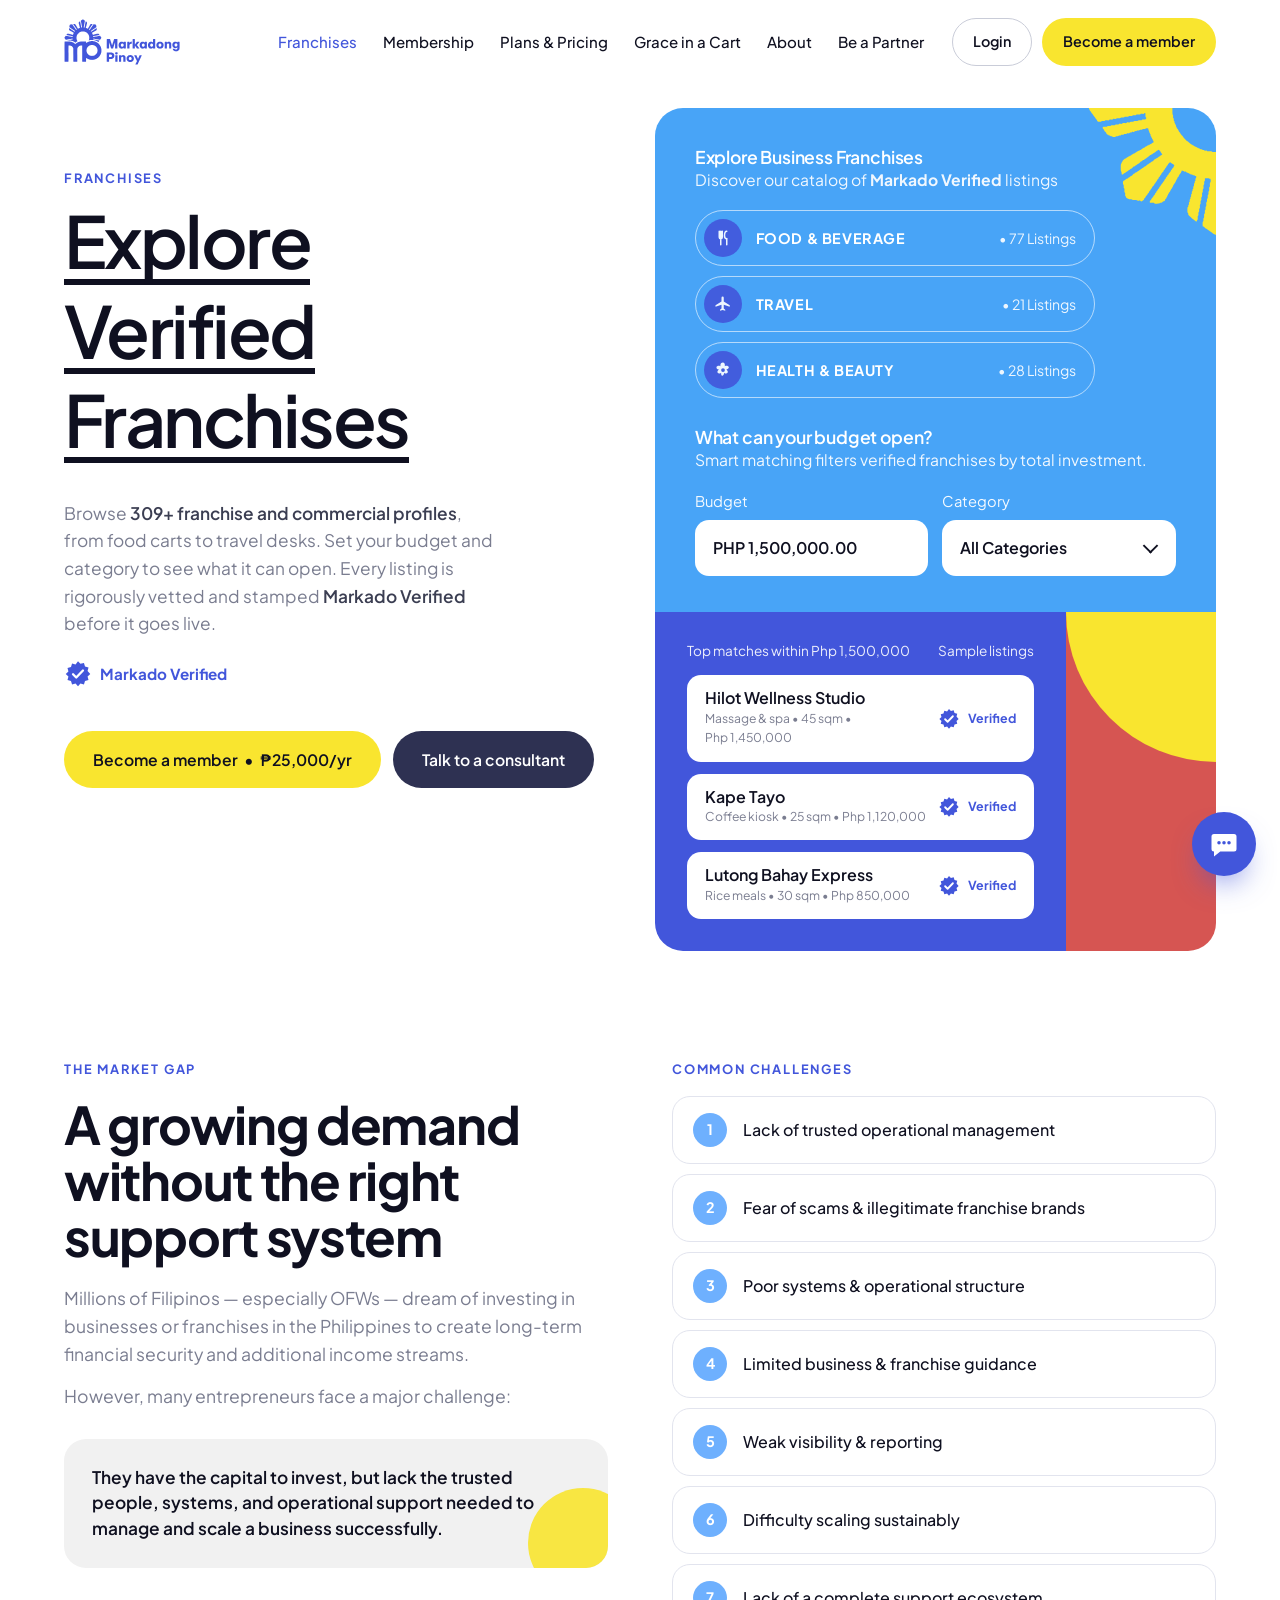
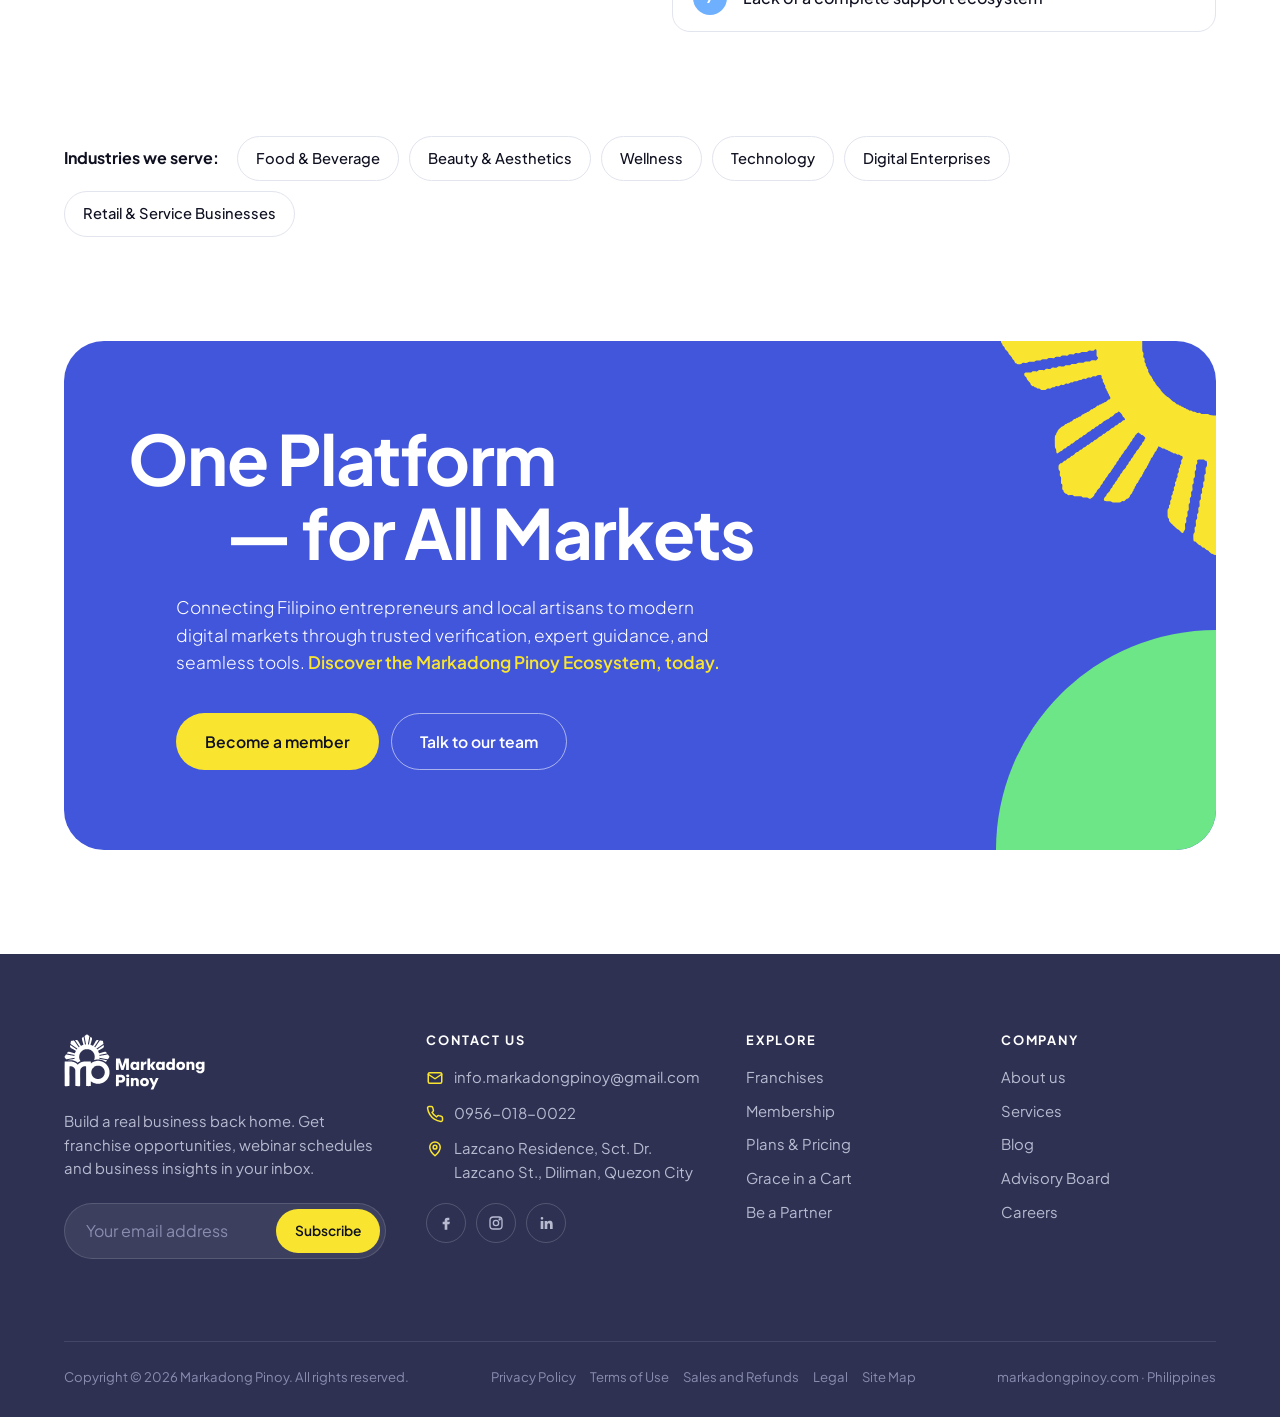
==== commit e586e345: "Anchor cropped suns to corners and fix the footer Subscribe button on iPhone Every cropped sun now h" ====
--- a/franchises.html
+++ b/franchises.html
@@ -64,8 +64,8 @@
       </div>
 
       <div class="hero-panel reveal" id="matcher">
-        <img src="assets/sun.svg" alt="" class="hero-sun">
         <div class="panel-top">
+          <img src="assets/sun.svg" alt="" class="hero-sun" aria-hidden="true">
           <h3>Explore Business Franchises</h3>
           <p>Discover our catalog of <b>Markado Verified</b> listings</p>
           <div class="cat-list" role="group" aria-label="Franchise categories">
--- a/assets/site.css
+++ b/assets/site.css
@@ -384,3 +384,73 @@
 .industries-sec{padding-top:0}
 @media (max-width:980px){ .teasers{grid-template-columns:1fr 1fr} .page-head .sun-deco{width:260px;right:-110px;top:-80px} }
 @media (max-width:640px){ .teasers{grid-template-columns:1fr} .teaser{min-height:0} .page-head{padding:48px 0 32px} }
+
+/* ---------- Phone & tablet fixes ---------- */
+html,body{overflow-x:clip}
+.results-head{flex-wrap:wrap;gap:2px 12px}
+.listing small .px{white-space:nowrap}
+/* the banner below already carries the sun */
+.grace-sun{display:none}
+
+@media (max-width:980px){
+  /* hero sun: tucked behind the headline instead of the buttons */
+  .hero{overflow:hidden}
+  .hero-panel{position:static}
+  .hero-sun{width:230px;left:auto;right:-100px;top:56px;transform:none}
+  .grace-sun{display:none}
+}
+@media (max-width:640px){
+  /* underlines follow each wrapped line */
+  .ruled span{display:inline;border-bottom:0;margin:0;padding:0;text-decoration:underline;text-decoration-thickness:.085em;text-decoration-skip-ink:none;text-underline-offset:.14em}
+  .ruled{line-height:1.12}
+  .hero-sun{width:180px;right:-100px;top:30px}
+  /* page headers: sun sits above the title */
+  .page-head{padding-top:120px}
+  .page-head h1{font-size:clamp(2.3rem,10.5vw,3rem)}
+  .page-head .sun-deco{width:170px;right:-60px;top:-55px}
+  /* pricing banner: keep the title clear */
+  .pricing-top{padding-top:120px}
+  .pricing-top .sun-deco{width:150px;left:-60px;top:-45px}
+  .pricing-top .q1{width:90px;height:90px}
+  .pricing-top .q2,.pricing-top .h1{display:none}
+  /* closing banner: sun above the headline, buttons aligned */
+  .poster{padding-top:150px}
+  .poster .sun-deco{width:170px;right:-30px;top:-45px}
+  .poster .ctas{margin-left:0!important}
+  .poster .ctas .btn{width:100%}
+  .shapes{height:250px}
+}
+
+/* ---------- Corner-anchored suns ----------
+   Whenever the sun is cropped, its centre sits exactly on a corner,
+   so only a quarter shows: one full ray plus a half ray along each edge. */
+body .hero-panel{position:relative}
+body .panel-top > *:not(.hero-sun){position:relative;z-index:1}
+body .hero-sun{position:absolute;z-index:0;left:auto;bottom:auto;right:0;top:0;width:260px;transform:translate(50%,-50%)}
+body .band{position:relative}
+body .band .container{position:relative;z-index:1}
+body .band-sun{position:absolute;z-index:0;right:0;bottom:0;width:600px;transform:translate(50%,50%);pointer-events:none}
+body .pricing-top .sun-deco{left:0;top:0;right:auto;bottom:auto;width:400px;transform:translate(-50%,-50%)}
+body .page-head .sun-deco{right:0;top:0;left:auto;width:440px;transform:translate(50%,-50%)}
+body .poster .sun-deco{right:0;top:0;left:auto;width:440px;transform:translate(50%,-50%);z-index:1}
+body .poster .s-y,body .poster .s-r{display:none}
+body .poster .s-g{display:block;top:auto;right:0;bottom:0;width:220px;height:220px;border-radius:220px 0 0 0}
+
+/* footer sign-up: the button keeps its full width on iPhone Safari */
+.subscribe input{width:100%;font-size:16px}
+.subscribe .btn{flex:none}
+
+@media (max-width:980px){
+  body .hero-sun{width:200px}
+  body .band-sun{width:420px}
+  body .page-head .sun-deco{width:300px}
+}
+@media (max-width:640px){
+  body .hero-sun{width:160px}
+  body .band-sun{width:280px}
+  body .pricing-top .sun-deco{width:180px}
+  body .page-head .sun-deco{width:200px}
+  body .poster{padding-top:120px}
+  body .poster .sun-deco{width:200px}
+  body .poster .s-g{display:none}
+}
